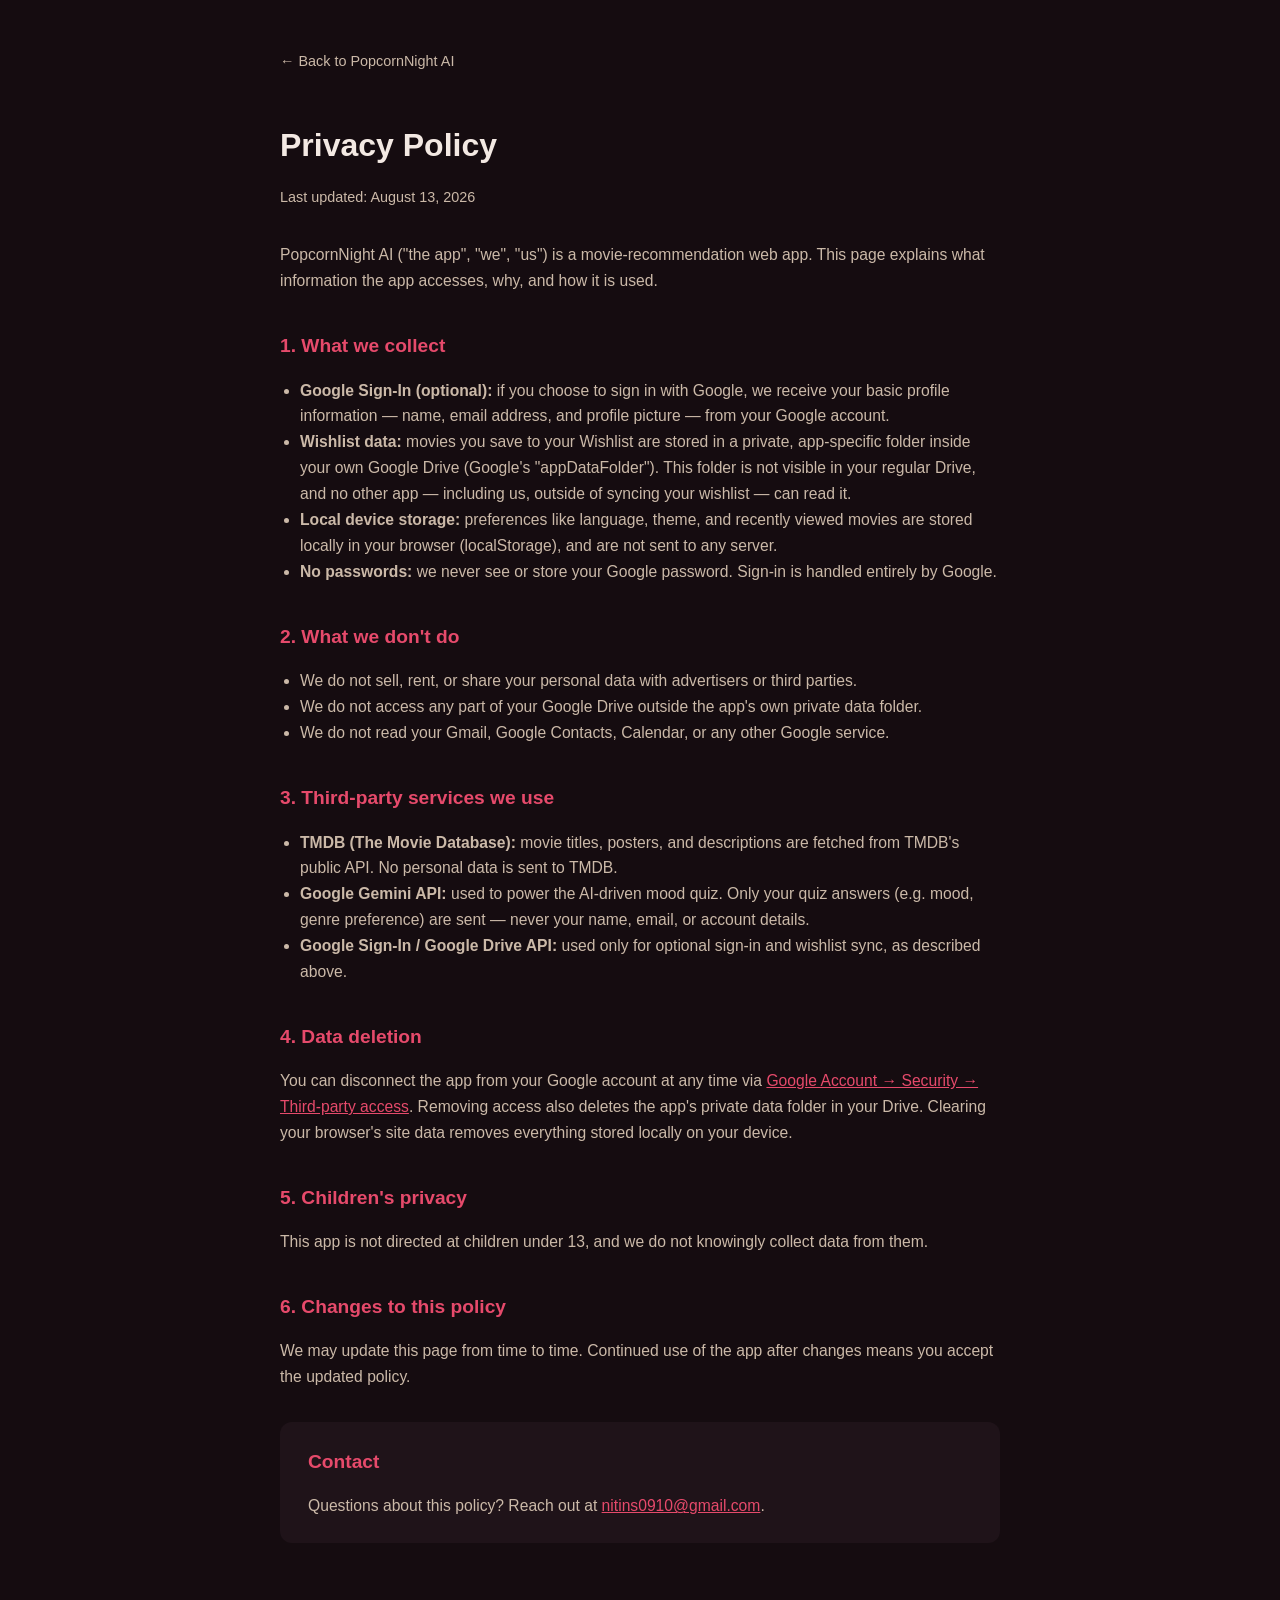
==== privacy.html @ 06e9541f "Add files via upload" ====
<!DOCTYPE html>
<html lang="en">
<head>
<meta charset="UTF-8" />
<meta name="viewport" content="width=device-width, initial-scale=1.0" />
<title>Privacy Policy — PopcornNight AI</title>
<style>
  :root {
    --bg: #150c10;
    --card: #1f1319;
    --text: #f3e9e3;
    --muted: #cbb9a8;
    --accent: #e64a6b;
  }
  * { box-sizing: border-box; }
  body {
    margin: 0;
    background: var(--bg);
    color: var(--text);
    font-family: -apple-system, BlinkMacSystemFont, "Segoe UI", Roboto, Helvetica, Arial, sans-serif;
    line-height: 1.65;
  }
  .wrap {
    max-width: 760px;
    margin: 0 auto;
    padding: 48px 20px 80px;
  }
  h1 {
    font-size: 2rem;
    margin-bottom: 4px;
    color: var(--text);
  }
  .updated {
    color: var(--muted);
    font-size: 0.9rem;
    margin-bottom: 32px;
  }
  h2 {
    font-size: 1.2rem;
    margin-top: 36px;
    margin-bottom: 8px;
    color: var(--accent);
  }
  p, li { color: var(--muted); font-size: 0.98rem; }
  ul { padding-left: 20px; }
  a { color: var(--accent); }
  .back {
    display: inline-block;
    margin-bottom: 24px;
    color: var(--muted);
    text-decoration: none;
    font-size: 0.9rem;
  }
  .card {
    background: var(--card);
    border-radius: 12px;
    padding: 24px 28px;
    margin-top: 32px;
  }
</style>
</head>
<body>
  <div class="wrap">
    <a class="back" href="./index.html">&larr; Back to PopcornNight AI</a>
    <h1>Privacy Policy</h1>
    <p class="updated">Last updated: August 13, 2026</p>

    <p>
      PopcornNight AI ("the app", "we", "us") is a movie-recommendation web app.
      This page explains what information the app accesses, why, and how it is used.
    </p>

    <h2>1. What we collect</h2>
    <ul>
      <li><strong>Google Sign-In (optional):</strong> if you choose to sign in with Google, we receive your basic profile information — name, email address, and profile picture — from your Google account.</li>
      <li><strong>Wishlist data:</strong> movies you save to your Wishlist are stored in a private, app-specific folder inside your own Google Drive (Google's "appDataFolder"). This folder is not visible in your regular Drive, and no other app — including us, outside of syncing your wishlist — can read it.</li>
      <li><strong>Local device storage:</strong> preferences like language, theme, and recently viewed movies are stored locally in your browser (localStorage), and are not sent to any server.</li>
      <li><strong>No passwords:</strong> we never see or store your Google password. Sign-in is handled entirely by Google.</li>
    </ul>

    <h2>2. What we don't do</h2>
    <ul>
      <li>We do not sell, rent, or share your personal data with advertisers or third parties.</li>
      <li>We do not access any part of your Google Drive outside the app's own private data folder.</li>
      <li>We do not read your Gmail, Google Contacts, Calendar, or any other Google service.</li>
    </ul>

    <h2>3. Third-party services we use</h2>
    <ul>
      <li><strong>TMDB (The Movie Database):</strong> movie titles, posters, and descriptions are fetched from TMDB's public API. No personal data is sent to TMDB.</li>
      <li><strong>Google Gemini API:</strong> used to power the AI-driven mood quiz. Only your quiz answers (e.g. mood, genre preference) are sent — never your name, email, or account details.</li>
      <li><strong>Google Sign-In / Google Drive API:</strong> used only for optional sign-in and wishlist sync, as described above.</li>
    </ul>

    <h2>4. Data deletion</h2>
    <p>
      You can disconnect the app from your Google account at any time via
      <a href="https://myaccount.google.com/permissions" target="_blank" rel="noopener">Google Account → Security → Third-party access</a>.
      Removing access also deletes the app's private data folder in your Drive.
      Clearing your browser's site data removes everything stored locally on your device.
    </p>

    <h2>5. Children's privacy</h2>
    <p>This app is not directed at children under 13, and we do not knowingly collect data from them.</p>

    <h2>6. Changes to this policy</h2>
    <p>We may update this page from time to time. Continued use of the app after changes means you accept the updated policy.</p>

    <div class="card">
      <h2 style="margin-top:0;">Contact</h2>
      <p style="margin-bottom:0;">Questions about this policy? Reach out at
        <a href="mailto:nitins0910@gmail.com">nitins0910@gmail.com</a>.
      </p>
    </div>
  </div>
</body>
</html>
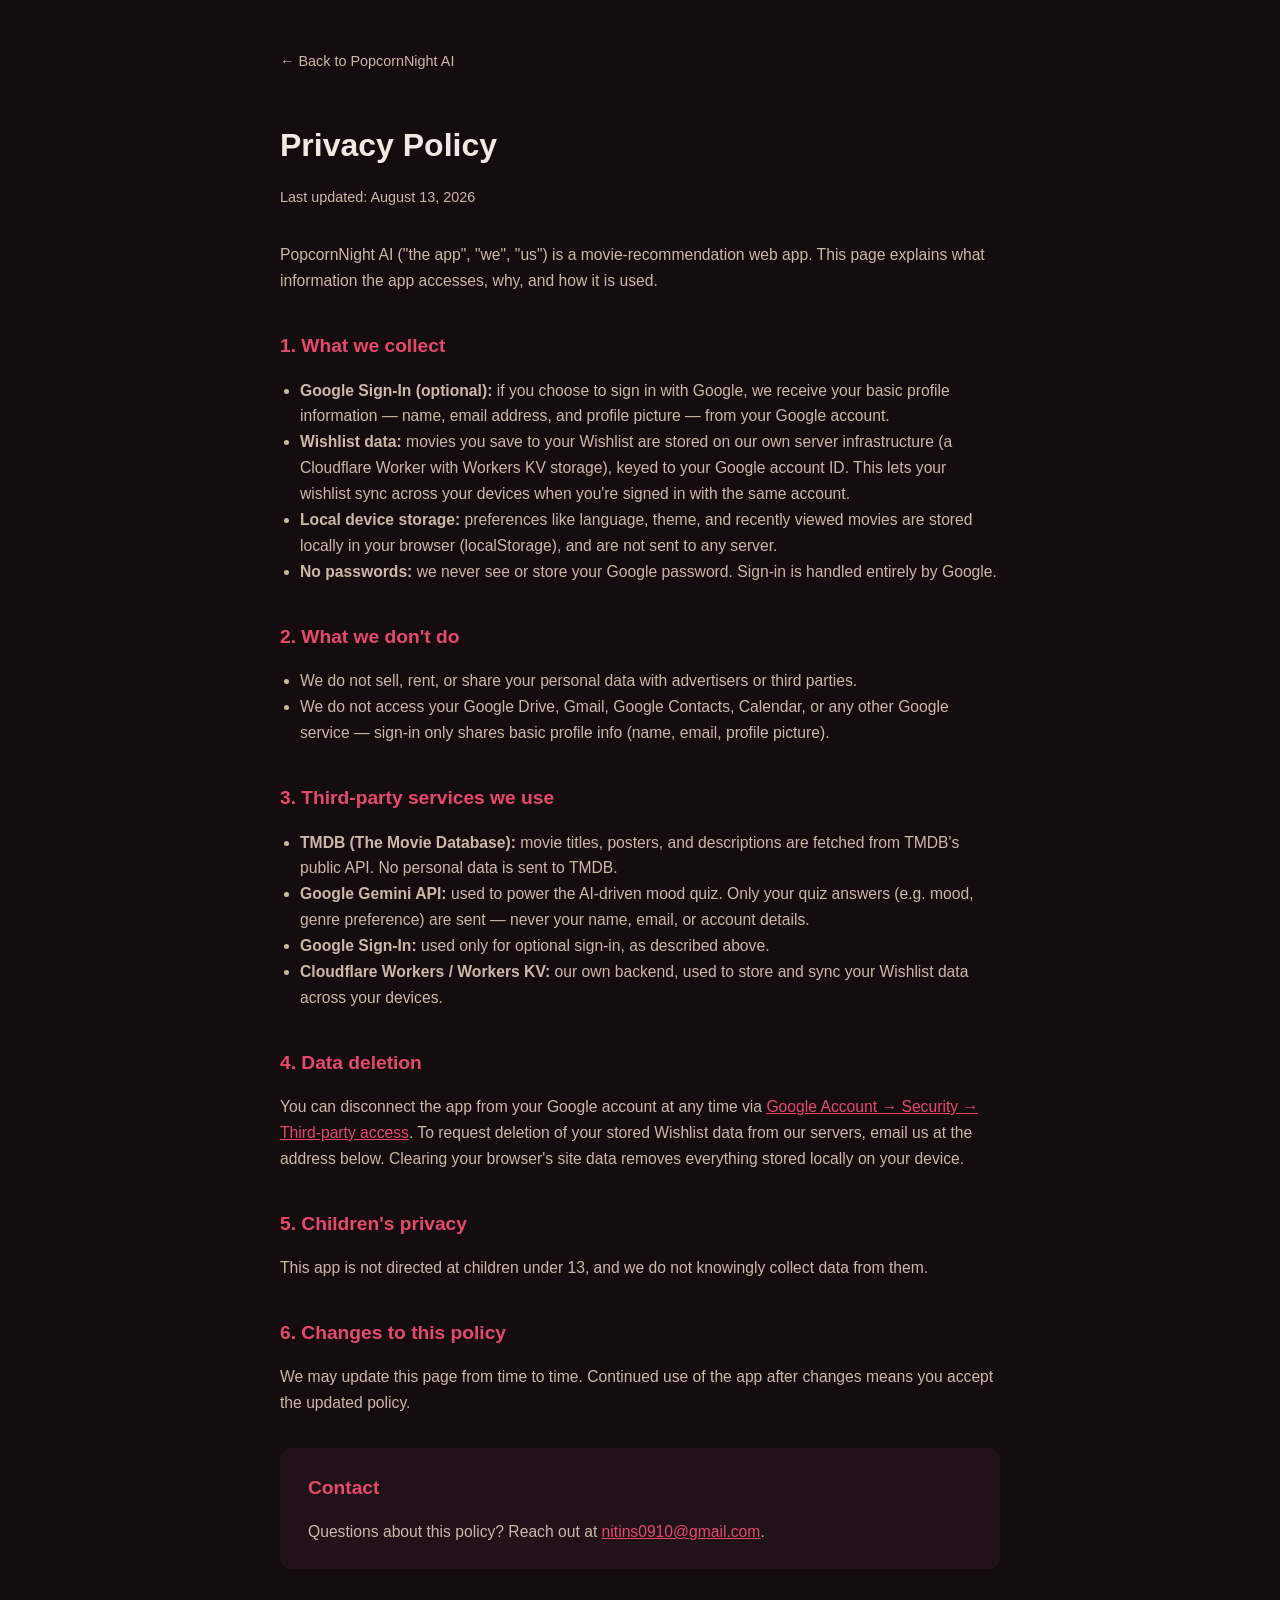
==== commit 626b06ee: "Add files via upload" ====
--- a/privacy.html
+++ b/privacy.html
@@ -73,7 +73,7 @@
     <h2>1. What we collect</h2>
     <ul>
       <li><strong>Google Sign-In (optional):</strong> if you choose to sign in with Google, we receive your basic profile information — name, email address, and profile picture — from your Google account.</li>
-      <li><strong>Wishlist data:</strong> movies you save to your Wishlist are stored in a private, app-specific folder inside your own Google Drive (Google's "appDataFolder"). This folder is not visible in your regular Drive, and no other app — including us, outside of syncing your wishlist — can read it.</li>
+      <li><strong>Wishlist data:</strong> movies you save to your Wishlist are stored on our own server infrastructure (a Cloudflare Worker with Workers KV storage), keyed to your Google account ID. This lets your wishlist sync across your devices when you're signed in with the same account.</li>
       <li><strong>Local device storage:</strong> preferences like language, theme, and recently viewed movies are stored locally in your browser (localStorage), and are not sent to any server.</li>
       <li><strong>No passwords:</strong> we never see or store your Google password. Sign-in is handled entirely by Google.</li>
     </ul>
@@ -81,22 +81,22 @@
     <h2>2. What we don't do</h2>
     <ul>
       <li>We do not sell, rent, or share your personal data with advertisers or third parties.</li>
-      <li>We do not access any part of your Google Drive outside the app's own private data folder.</li>
-      <li>We do not read your Gmail, Google Contacts, Calendar, or any other Google service.</li>
+      <li>We do not access your Google Drive, Gmail, Google Contacts, Calendar, or any other Google service — sign-in only shares basic profile info (name, email, profile picture).</li>
     </ul>
 
     <h2>3. Third-party services we use</h2>
     <ul>
       <li><strong>TMDB (The Movie Database):</strong> movie titles, posters, and descriptions are fetched from TMDB's public API. No personal data is sent to TMDB.</li>
       <li><strong>Google Gemini API:</strong> used to power the AI-driven mood quiz. Only your quiz answers (e.g. mood, genre preference) are sent — never your name, email, or account details.</li>
-      <li><strong>Google Sign-In / Google Drive API:</strong> used only for optional sign-in and wishlist sync, as described above.</li>
+      <li><strong>Google Sign-In:</strong> used only for optional sign-in, as described above.</li>
+      <li><strong>Cloudflare Workers / Workers KV:</strong> our own backend, used to store and sync your Wishlist data across your devices.</li>
     </ul>
 
     <h2>4. Data deletion</h2>
     <p>
       You can disconnect the app from your Google account at any time via
       <a href="https://myaccount.google.com/permissions" target="_blank" rel="noopener">Google Account → Security → Third-party access</a>.
-      Removing access also deletes the app's private data folder in your Drive.
+      To request deletion of your stored Wishlist data from our servers, email us at the address below.
       Clearing your browser's site data removes everything stored locally on your device.
     </p>
 
